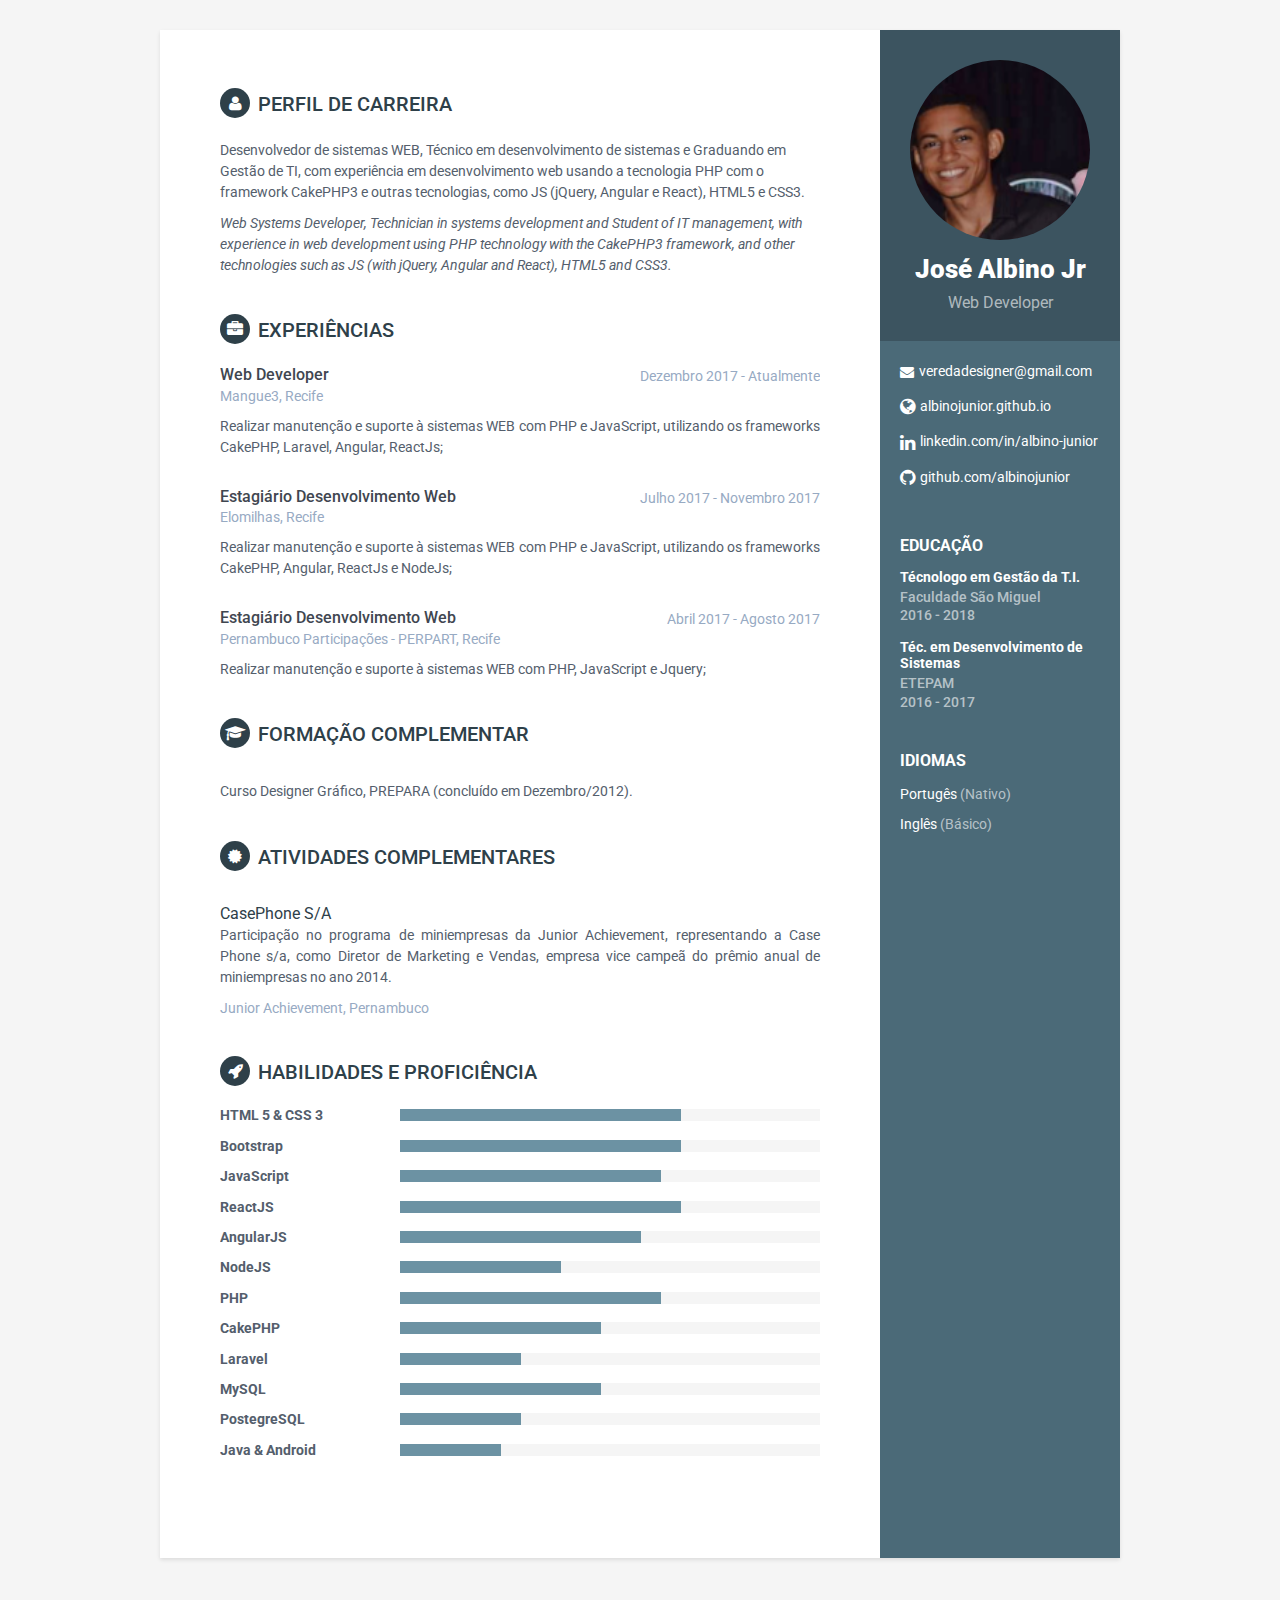
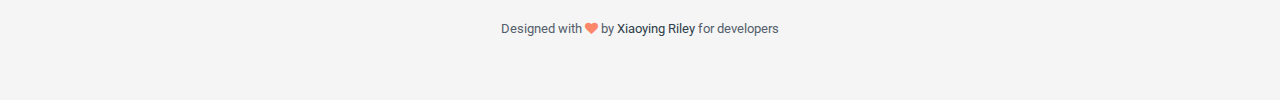
==== curriculo/index.html @ cbfaa542 "first commit" ====
<!DOCTYPE html>
<!--[if IE 8]> <html lang="en" class="ie8"> <![endif]-->
<!--[if IE 9]> <html lang="en" class="ie9"> <![endif]-->
<!--[if !IE]><!--> <html lang="en"> <!--<![endif]-->
<head>
    <title>José Albino Jr. | Currículo</title>
    <!-- Meta -->
    <meta charset="utf-8">
    <meta http-equiv="X-UA-Compatible" content="IE=edge">
    <meta name="viewport" content="width=device-width, initial-scale=1.0">
    <meta name="description" content="Responsive HTML5 Resume/CV">
    <meta name="author" content="">
    <link rel="shortcut icon" href="favicon.ico">
    <link href="https://use.fontawesome.com/releases/v5.0.8/css/all.css" rel="stylesheet">
    <link href='https://fonts.googleapis.com/css?family=Roboto:400,500,400italic,300italic,300,500italic,700,700italic,900,900italic' rel='stylesheet' type='text/css'>
    <!-- Global CSS -->
    <link rel="stylesheet" href="assets/plugins/bootstrap/css/bootstrap.min.css">
    <!-- Plugins CSS -->
    <link rel="stylesheet" href="assets/plugins/font-awesome/css/font-awesome.css">

    <!-- Theme CSS -->
    <link id="theme-style" rel="stylesheet" href="assets/css/styles-6.css">
    <link id="theme-style" rel="stylesheet" href="assets/css/default.css">
    <!-- HTML5 shim and Respond.js for IE8 support of HTML5 elements and media queries -->
    <!--[if lt IE 9]>
      <script src="https://oss.maxcdn.com/html5shiv/3.7.2/html5shiv.min.js"></script>
      <script src="https://oss.maxcdn.com/respond/1.4.2/respond.min.js"></script>
      <![endif]-->
  </head>

  <body>
    <div class="wrapper">
        <div class="sidebar-wrapper">
            <div class="profile-container">
                <img class="profile img-circle" src="assets/images/profile.png" alt="" />
                <h1 class="name" style="font-size:26px">José Albino Jr</h1>
                <h3 class="tagline">Web Developer</h3>
            </div><!--//profile-container-->

            <div class="contact-container container-block">
                <ul class="list-unstyled contact-list">
                    <li class="email"><i class="fa fa-envelope"></i><a href="mailto: veredadesigner@gmail.com"></a>veredadesigner@gmail.com</li>
                    <li class="website"><i class="fa fa-globe"></i><a href="http://albinojunior.github.io" target="_blank">albinojunior.github.io</a></li>
                    <li class="linkedin"><i class="fa fa-linkedin"></i><a href="https://www.linkedin.com/in/albino-junior/" target="_blank">linkedin.com/in/albino-junior</a></li>
                    <li class="github"><i class="fa fa-github"></i><a href="https://github.com/albinojunior" target="_blank">github.com/albinojunior</a></li>
                </ul>
            </div><!--//contact-container-->
            <div class="education-container container-block">
                <h2 class="container-block-title">Educação</h2>
                <div class="item">
                    <h4 class="degree">Técnologo em Gestão da T.I.</h4>
                    <h5 class="meta">Faculdade São Miguel</h5>
                    <div class="time">2016 - 2018</div>
                </div><!--//item-->
                <div class="item">
                    <h4 class="degree">Téc. em Desenvolvimento de Sistemas</h4>
                    <h5 class="meta">ETEPAM</h5>
                    <div class="time">2016 - 2017</div>
                </div><!--//item-->
            </div><!--//education-container-->

            <div class="languages-container container-block">
                <h2 class="container-block-title">Idiomas</h2>
                <ul class="list-unstyled interests-list">
                    <li>Portugês <span class="lang-desc">(Nativo)</span></li>
                    <li>Inglês <span class="lang-desc">(Básico)</span></li>
                </ul>
            </div><!--//interests-->

<!--             <div class="interests-container container-block">
                <h2 class="container-block-title">Interesses</h2>
                <ul class="list-unstyled interests-list">
                    <li>Web Devolpment</li>
                    <li>Software Engineer</li>
                    <li>Agile Development</li>
                </ul>
            </div><!--//interests--> 

        </div><!--//sidebar-wrapper-->

        <div class="main-wrapper">

            <section class="section summary-section">
                <h2 class="section-title"><i class="fa fa-user"></i>Perfil de Carreira</h2>
                <div class="summary">
                    <p>Desenvolvedor de sistemas WEB, Técnico em desenvolvimento de sistemas e Graduando em Gestão de TI, com experiência em desenvolvimento web usando a tecnologia PHP com o framework CakePHP3 e outras tecnologias, como JS (jQuery, Angular e React), HTML5 e CSS3.

                    <p><i>Web Systems Developer, Technician in systems development and Student of IT management, with experience in web development using PHP technology with the CakePHP3 framework, and other technologies such as JS (with jQuery, Angular and React), HTML5 and CSS3.</i></p>
                </div>
            </section>

            <section class="section experiences-section">
                <h2 class="section-title"><i class="fa fa-briefcase"></i>Experiências</h2>

                <div class="item">
                    <div class="meta">
                        <div class="upper-row">
                            <h3 class="job-title">Web Developer</h3>
                            <div class="time">Dezembro 2017 - Atualmente</div>
                        </div><!--//upper-row-->
                        <div class="company">Mangue3, Recife</div>
                    </div><!--//meta-->
                    <div class="details">
                        <p class="text-justify">
                          Realizar manutenção e suporte à sistemas WEB com PHP e JavaScript, utilizando os frameworks CakePHP, Laravel, Angular, ReactJs;
                      </p>
                  </div><!--//details-->
              </div><!--//item-->
              <div class="item">
                <div class="meta">
                    <div class="upper-row">
                        <h3 class="job-title">Estagiário Desenvolvimento Web</h3>
                        <div class="time">Julho 2017 - Novembro 2017</div>
                    </div><!--//upper-row-->
                    <div class="company">Elomilhas, Recife</div>
                </div><!--//meta-->
                <div class="details">
                    <p class="text-justify">
                      Realizar manutenção e suporte à sistemas WEB com PHP e JavaScript, utilizando os frameworks CakePHP, Angular, ReactJs e NodeJs;
                  </p>
              </div><!--//details-->
          </div><!--//item-->
          <div class="item">
            <div class="meta">
                <div class="upper-row">
                    <h3 class="job-title">Estagiário Desenvolvimento Web</h3>
                    <div class="time">Abril 2017 - Agosto 2017</div>
                </div><!--//upper-row-->
                <div class="company">Pernambuco Participações - PERPART, Recife</div>
            </div><!--//meta-->
            <div class="details">
                <p class="text-justify">
                    Realizar manutenção e suporte à sistemas WEB com PHP, JavaScript e Jquery; 
                </p>
            </div><!--//details-->
        </div><!--//item-->

  </section><!--//section-->

  <section class="section projects-section">

    <div class="item">
        <span class="project-title"><a href="" target="_blank">  </a></span>
        <span class="project-tagline">  </span>
    </div><!--//item-->

</section><!--//section-->

<section class="section projects-section">

    <h2 class="section-title"><i class="fa fa-graduation-cap"></i>Formação Complementar</h2>
    <div class="intro">
        <p></p>
    </div><!--//intro-->

    <div class="item">
        <span class="project-title"><a href="" target="_blank">  </a></span>
        <span class="project-tagline"> Curso Designer Gráfico, PREPARA (concluído em Dezembro/2012). </span>
    </div><!--//item-->

</section><!--//section-->

<section class="section projects-section">

    <h2 class="section-title"><i class="fa fa-certificate"></i>Atividades Complementares</h2>
    <div class="intro">
        <p></p>
    </div><!--//intro-->

    <div class="item">
        <span class="project-title"><a href="" target="_blank">CasePhone S/A </a></span>
        <span class="project-tagline">
            <p class="text-justify">
                  Participação no programa de miniempresas da Junior Achievement, representando a Case Phone s/a, como Diretor de Marketing e Vendas, empresa vice campeã do prêmio anual de miniempresas no ano 2014.
              </p>
                <div class="company">Junior Achievement, Pernambuco</div>
          </span>
    </div><!--//item-->

</section><!--//section-->


<section class="skills-section section">
    <h2 class="section-title"><i class="fa fa-rocket"></i>Habilidades e Proficiência</h2>
    <div class="skillset">
        <div class="item">
            <h3 class="level-title">HTML 5 & CSS 3</h3>
            <div class="level-bar">
                <div class="level-bar-inner" data-level="70%">
                </div>
            </div><!--//level-bar-->
        </div><!--//item-->

        <div class="item">
            <h3 class="level-title">Bootstrap</h3>
            <div class="level-bar">
                <div class="level-bar-inner" data-level="70%">
                </div>
            </div><!--//level-bar-->
        </div><!--//item-->

        <div class="item">
            <h3 class="level-title">JavaScript</h3>
            <div class="level-bar">
                <div class="level-bar-inner" data-level="65%">
                </div>
            </div><!--//level-bar-->
        </div><!--//item-->

        <div class="item">
            <h3 class="level-title">ReactJS</h3>
            <div class="level-bar">
                <div class="level-bar-inner" data-level="70%">
                </div>
            </div><!--//level-bar-->
        </div><!--//item-->


        <div class="item">
            <h3 class="level-title">AngularJS</h3>
            <div class="level-bar">
                <div class="level-bar-inner" data-level="60%">
                </div>
            </div><!--//level-bar-->
        </div><!--//item-->


        <div class="item">
            <h3 class="level-title">NodeJS</h3>
            <div class="level-bar">
                <div class="level-bar-inner" data-level="40%">
                </div>
            </div><!--//level-bar-->
        </div><!--//item-->

        <div class="item">
            <h3 class="level-title">PHP</h3>
            <div class="level-bar">
                <div class="level-bar-inner" data-level="65%">
                </div>
            </div><!--//level-bar-->
        </div><!--//item-->

        <div class="item">
            <h3 class="level-title">CakePHP</h3>
            <div class="level-bar">
                <div class="level-bar-inner" data-level="50%">
                </div>
            </div><!--//level-bar-->
        </div><!--//item-->

        <div class="item">
            <h3 class="level-title">Laravel</h3>
            <div class="level-bar">
                <div class="level-bar-inner" data-level="30%">
                </div>
            </div><!--//level-bar-->
        </div><!--//item-->
        <div class="item">
            <h3 class="level-title">MySQL</h3>
            <div class="level-bar">
                <div class="level-bar-inner" data-level="50%">
                </div>
            </div><!--//level-bar-->
        </div><!--//item-->

        <div class="item">
            <h3 class="level-title">PostegreSQL</h3>
            <div class="level-bar">
                <div class="level-bar-inner" data-level="30%">
                </div>
            </div><!--//level-bar-->
        </div><!--//item-->


        <div class="item">
            <h3 class="level-title">Java & Android</h3>
            <div class="level-bar">
                <div class="level-bar-inner" data-level="25%">
                </div>
            </div><!--//level-bar-->
        </div><!--//item-->
    </div>
</section><!--//skills-section-->

</div><!--//main-body-->
</div>

<footer class="footer">
    <div class="text-center">
        <!--/* This template is released under the Creative Commons Attribution 3.0 License. Please keep the attribution link below when using for your own project. Thank you for your support. :) If you'd like to use the template without the attribution, you can check out other license options via our website: themes.3rdwavemedia.com */-->
        <small class="copyright">Designed with <i class="fa fa-heart"></i> by <a href="http://themes.3rdwavemedia.com" target="_blank">Xiaoying Riley</a> for developers</small>
    </div><!--//container-->
</footer><!--//footer-->

<!-- Javascript -->
<script type="text/javascript" src="assets/plugins/jquery-1.11.3.min.js"></script>
<script type="text/javascript" src="assets/plugins/bootstrap/js/bootstrap.min.js"></script>
<!-- custom js -->
<script type="text/javascript" src="assets/js/main.js"></script>
</body>
</html>
---- curriculo/assets/css/styles-6.css ----
/*   
 * Template Name: Orbit - Responsive Resume/CV Template for Developers
 * Version: 1.0
 * Author: Xiaoying Riley
 * Twitter: @3rdwave_themes
 * License: Creative Commons Attribution 3.0 License
 * Website: http://themes.3rdwavemedia.com/
*/
/* styles-6.css */
/* ======= Base ======= */
body {
  font-family: 'Roboto', sans-serif;
  color: #545E6C;
  background: #f5f5f5;
  font-size: 14px;
  padding: 30px;
  -webkit-font-smoothing: antialiased;
  -moz-osx-font-smoothing: grayscale;
}
h1,
h2,
h3,
h4,
h5,
h6 {
  font-weight: 700;
}
a {
  color: #2e4049;
  -webkit-transition: all 0.4s ease-in-out;
  -moz-transition: all 0.4s ease-in-out;
  -ms-transition: all 0.4s ease-in-out;
  -o-transition: all 0.4s ease-in-out;
}
a:hover {
  text-decoration: underline;
  color: #10171a;
}
a:focus {
  text-decoration: none;
}
p {
  line-height: 1.5;
}
.wrapper {
  background: #4B6A78;
  max-width: 960px;
  margin: 0 auto;
  position: relative;
  -webkit-box-shadow: 0px 2px 4px rgba(0, 0, 0, 0.1);
  -moz-box-shadow: 0px 2px 4px rgba(0, 0, 0, 0.1);
  box-shadow: 0px 2px 4px rgba(0, 0, 0, 0.1);
}
.sidebar-wrapper {
  background: #4B6A78;
  position: absolute;
  right: 0;
  width: 240px;
  height: 100%;
  min-height: 800px;
  color: #fff;
}
.sidebar-wrapper a {
  color: #fff;
}
.sidebar-wrapper .profile-container {
  padding: 30px;
  background: rgba(0, 0, 0, 0.2);
  text-align: center;
  color: #fff;
}
.sidebar-wrapper .name {
  font-size: 32px;
  font-weight: 900;
  margin-top: 0;
  margin-bottom: 10px;
}
.sidebar-wrapper .tagline {
  color: rgba(255, 255, 255, 0.6);
  font-size: 16px;
  font-weight: 400;
  margin-top: 0;
  margin-bottom: 0;
}
.sidebar-wrapper .profile {
  margin-bottom: 15px;
}
.sidebar-wrapper .contact-list .fa {
  margin-right: 5px;
  font-size: 18px;
  vertical-align: middle;
}
.sidebar-wrapper .contact-list li {
  margin-bottom: 15px;
}
.sidebar-wrapper .contact-list li:last-child {
  margin-bottom: 0;
}
.sidebar-wrapper .contact-list .email .fa {
  font-size: 14px;
}
.sidebar-wrapper .container-block {
  padding: 20px;
}
.sidebar-wrapper .container-block-title {
  text-transform: uppercase;
  font-size: 16px;
  font-weight: 700;
  margin-top: 0;
  margin-bottom: 15px;
}
.sidebar-wrapper .degree {
  font-size: 14px;
  margin-top: 0;
  margin-bottom: 5px;
}
.sidebar-wrapper .education-container .item {
  margin-bottom: 15px;
}
.sidebar-wrapper .education-container .item:last-child {
  margin-bottom: 0;
}
.sidebar-wrapper .education-container .meta {
  color: rgba(255, 255, 255, 0.6);
  font-weight: 500;
  margin-bottom: 0px;
  margin-top: 0;
}
.sidebar-wrapper .education-container .time {
  color: rgba(255, 255, 255, 0.6);
  font-weight: 500;
  margin-bottom: 0px;
}
.sidebar-wrapper .languages-container .lang-desc {
  color: rgba(255, 255, 255, 0.6);
}
.sidebar-wrapper .languages-list {
  margin-bottom: 0;
}
.sidebar-wrapper .languages-list li {
  margin-bottom: 10px;
}
.sidebar-wrapper .languages-list li:last-child {
  margin-bottom: 0;
}
.sidebar-wrapper .interests-list {
  margin-bottom: 0;
}
.sidebar-wrapper .interests-list li {
  margin-bottom: 10px;
}
.sidebar-wrapper .interests-list li:last-child {
  margin-bottom: 0;
}
.main-wrapper {
  background: #fff;
  padding: 60px;
  padding-right: 300px;
}
.main-wrapper .section-title {
  text-transform: uppercase;
  font-size: 20px;
  font-weight: 500;
  color: #2e4049;
  position: relative;
  margin-top: 0;
  margin-bottom: 20px;
}
.main-wrapper .section-title .fa {
  width: 30px;
  height: 30px;
  margin-right: 8px;
  display: inline-block;
  color: #fff;
  -webkit-border-radius: 50%;
  -moz-border-radius: 50%;
  -ms-border-radius: 50%;
  -o-border-radius: 50%;
  border-radius: 50%;
  -moz-background-clip: padding;
  -webkit-background-clip: padding-box;
  background-clip: padding-box;
  background: #2e4049;
  text-align: center;
  padding-top: 8px;
  font-size: 16px;
  position: relative;
  top: -2px;
}
.main-wrapper .section {
  margin-bottom: 40px;
}
.main-wrapper .experiences-section .item {
  margin-bottom: 30px;
}
.main-wrapper .upper-row {
  position: relative;
  overflow: hidden;
  margin-bottom: 2px;
}
.main-wrapper .job-title {
  color: #3F4650;
  font-size: 16px;
  margin-top: 0;
  margin-bottom: 0;
  font-weight: 500;
}
.main-wrapper .time {
  position: absolute;
  right: 0;
  top: 0;
  color: #97AAC3;
}
.main-wrapper .company {
  margin-bottom: 10px;
  color: #97AAC3;
}
.main-wrapper .project-title {
  font-size: 16px;
  font-weight: 400;
  margin-top: 0;
  margin-bottom: 5px;
}
.main-wrapper .projects-section .intro {
  margin-bottom: 30px;
}
.main-wrapper .projects-section .item {
  margin-bottom: 15px;
}
.skillset .item {
  margin-bottom: 15px;
  overflow: hidden;
}
.skillset .level-title {
  font-size: 14px;
  margin-top: 0;
  margin-bottom: 12px;
}
.skillset .level-bar {
  height: 12px;
  background: #f5f5f5;
}
.skillset .level-bar-inner {
  height: 12px;
  background: #6c92a3;
}
.footer {
  padding: 30px;
  padding-top: 60px;
}
.footer .copyright {
  line-height: 1.6;
  color: #545E6C;
  font-size: 13px;
}
.footer .fa-heart {
  color: #fb866a;
}
/* Extra small devices (phones, less than 768px) */
@media (max-width: 767px) {
  .sidebar-wrapper {
    position: static;
    width: inherit;
  }
  .main-wrapper {
    padding: 30px;
  }
  .main-wrapper .time {
    position: static;
    display: block;
    margin-top: 5px;
  }
  .main-wrapper .upper-row {
    margin-bottom: 0;
  }
}
/* Small devices (tablets, 768px and up) */
/* Medium devices (desktops, 992px and up) */
@media (min-width: 992px) {
  .skillset .level-title {
    display: inline-block;
    float: left;
    width: 30%;
    margin-bottom: 0;
  }
  .skillset .level-bar {
    display: inline-block;
    width: 70%;
    float: left;
    position: relative;
    top: 1px;
  }
}
/* Large devices (large desktops, 1200px and up) */
/* Ex-Large devices (large desktops, 1200px and up) */
---- curriculo/assets/css/default.css ----
.profile {
  width: 180px;
  height: 180px;
}
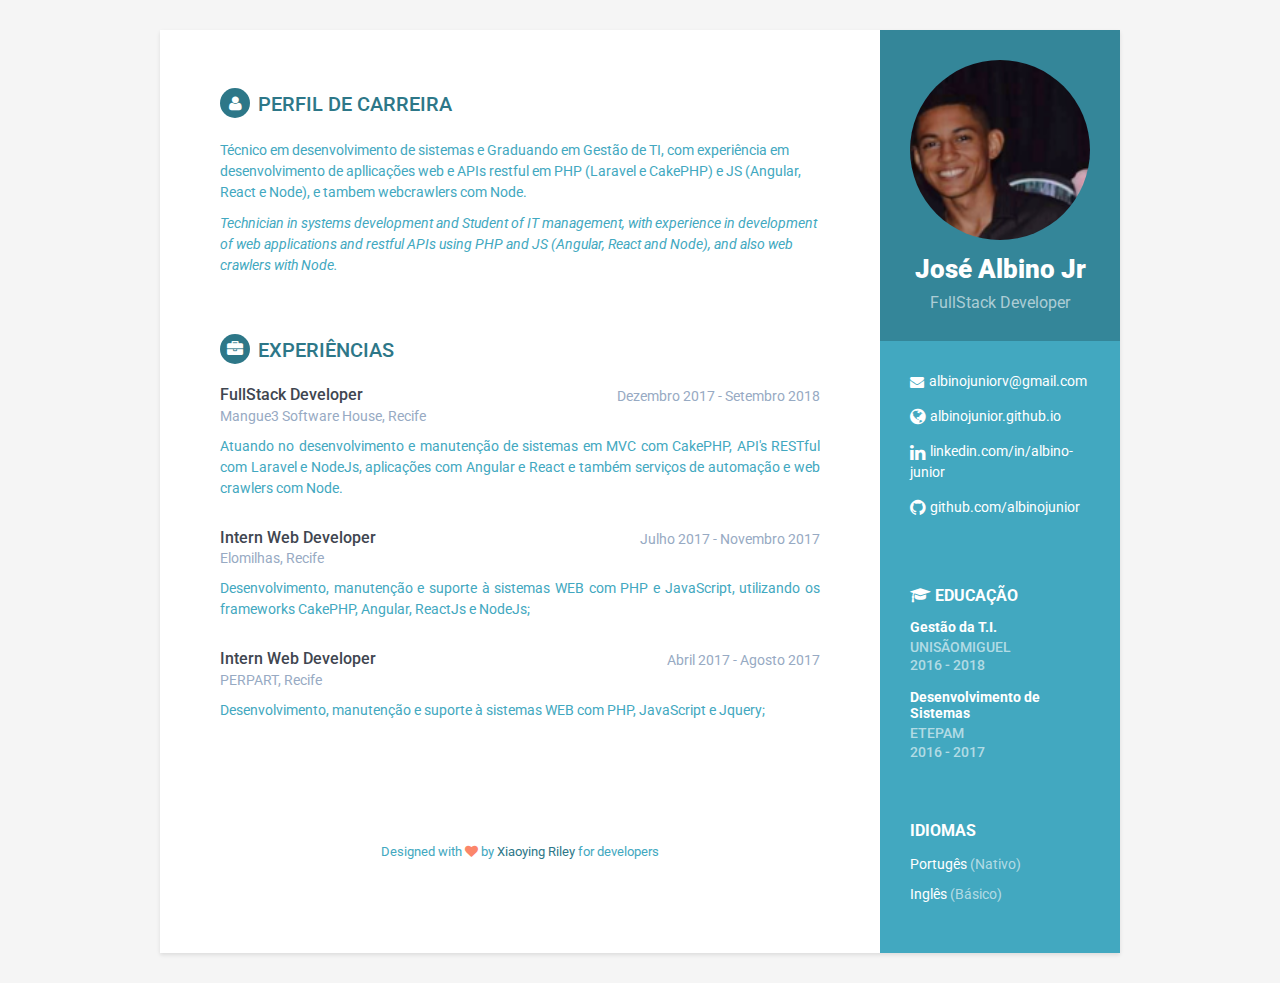
==== commit 262b5337: "updating curriculum and homepage" ====
--- a/curriculo/index.html
+++ b/curriculo/index.html
@@ -19,7 +19,7 @@
     <link rel="stylesheet" href="assets/plugins/font-awesome/css/font-awesome.css">
 
     <!-- Theme CSS -->
-    <link id="theme-style" rel="stylesheet" href="assets/css/styles-6.css">
+    <link id="theme-style" rel="stylesheet" href="assets/css/styles.css">
     <link id="theme-style" rel="stylesheet" href="assets/css/default.css">
     <!-- HTML5 shim and Respond.js for IE8 support of HTML5 elements and media queries -->
     <!--[if lt IE 9]>
@@ -34,26 +34,26 @@
             <div class="profile-container">
                 <img class="profile img-circle" src="assets/images/profile.png" alt="" />
                 <h1 class="name" style="font-size:26px">José Albino Jr</h1>
-                <h3 class="tagline">Web Developer</h3>
+                <h3 class="tagline">FullStack Developer</h3>
             </div><!--//profile-container-->
 
             <div class="contact-container container-block">
                 <ul class="list-unstyled contact-list">
-                    <li class="email"><i class="fa fa-envelope"></i><a href="mailto: veredadesigner@gmail.com"></a>veredadesigner@gmail.com</li>
+                    <li class="email"><i class="fa fa-envelope"></i><a href="mailto: albinojuniorv@gmail.com"></a>albinojuniorv@gmail.com</li>
                     <li class="website"><i class="fa fa-globe"></i><a href="http://albinojunior.github.io" target="_blank">albinojunior.github.io</a></li>
                     <li class="linkedin"><i class="fa fa-linkedin"></i><a href="https://www.linkedin.com/in/albino-junior/" target="_blank">linkedin.com/in/albino-junior</a></li>
                     <li class="github"><i class="fa fa-github"></i><a href="https://github.com/albinojunior" target="_blank">github.com/albinojunior</a></li>
                 </ul>
             </div><!--//contact-container-->
             <div class="education-container container-block">
-                <h2 class="container-block-title">Educação</h2>
+                <h2 class="container-block-title"><i class="fa fa-graduation-cap"></i> Educação</h2>
                 <div class="item">
-                    <h4 class="degree">Técnologo em Gestão da T.I.</h4>
-                    <h5 class="meta">Faculdade São Miguel</h5>
+                    <h4 class="degree">Gestão da T.I.</h4>
+                    <h5 class="meta">UNISÃOMIGUEL</h5>
                     <div class="time">2016 - 2018</div>
                 </div><!--//item-->
                 <div class="item">
-                    <h4 class="degree">Téc. em Desenvolvimento de Sistemas</h4>
+                    <h4 class="degree">Desenvolvimento de Sistemas</h4>
                     <h5 class="meta">ETEPAM</h5>
                     <div class="time">2016 - 2017</div>
                 </div><!--//item-->
@@ -83,54 +83,71 @@
             <section class="section summary-section">
                 <h2 class="section-title"><i class="fa fa-user"></i>Perfil de Carreira</h2>
                 <div class="summary">
-                    <p>Desenvolvedor de sistemas WEB, Técnico em desenvolvimento de sistemas e Graduando em Gestão de TI, com experiência em desenvolvimento web usando a tecnologia PHP com o framework CakePHP3 e outras tecnologias, como JS (jQuery, Angular e React), HTML5 e CSS3.
-
-                    <p><i>Web Systems Developer, Technician in systems development and Student of IT management, with experience in web development using PHP technology with the CakePHP3 framework, and other technologies such as JS (with jQuery, Angular and React), HTML5 and CSS3.</i></p>
-                </div>
-            </section>
-
-            <section class="section experiences-section">
+                    <p>Técnico em desenvolvimento de sistemas e Graduando em Gestão de TI, com
+                        experiência em desenvolvimento de apllicações web e APIs restful em PHP (Laravel e CakePHP) e JS (Angular, React e Node), e tambem webcrawlers com Node.</p>
+                        
+                        <p><i>Technician in systems development and Student of IT management, with experience in development of web
+                                applications and restful APIs using PHP and JS (Angular, React and Node), and also web crawlers with Node.</i></p>
+                        </div>
+                        </section>
+                        
+                        <section class="section experiences-section">
                 <h2 class="section-title"><i class="fa fa-briefcase"></i>Experiências</h2>
+
+                <!-- <div class="item">
+                    <div class="meta">
+                        <div class="upper-row">
+                            <h3 class="job-title">Software Developer Analyst</h3>
+                            <div class="time">Outubro 2018 - Atualmente</div>
+                        </div>
+                        <div class="company">Accenture, Recife</div>
+                    </div>
+                    <div class="details">
+                        <p class="text-justify">
+                            ...
+                      </p>
+                  </div>
+              </div> -->
 
                 <div class="item">
                     <div class="meta">
                         <div class="upper-row">
-                            <h3 class="job-title">Web Developer</h3>
-                            <div class="time">Dezembro 2017 - Atualmente</div>
+                            <h3 class="job-title">FullStack Developer</h3>
+                            <div class="time">Dezembro 2017 - Setembro 2018</div>
                         </div><!--//upper-row-->
-                        <div class="company">Mangue3, Recife</div>
+                        <div class="company">Mangue3 Software House, Recife</div>
                     </div><!--//meta-->
                     <div class="details">
                         <p class="text-justify">
-                          Realizar manutenção e suporte à sistemas WEB com PHP e JavaScript, utilizando os frameworks CakePHP, Laravel, Angular, ReactJs;
+                            Atuando no desenvolvimento e manutenção de sistemas em MVC com CakePHP, API's RESTful com Laravel e NodeJs, aplicações com Angular e React e também serviços de automação e web crawlers com Node.
                       </p>
                   </div><!--//details-->
               </div><!--//item-->
               <div class="item">
                 <div class="meta">
                     <div class="upper-row">
-                        <h3 class="job-title">Estagiário Desenvolvimento Web</h3>
+                        <h3 class="job-title">Intern Web Developer</h3>
                         <div class="time">Julho 2017 - Novembro 2017</div>
                     </div><!--//upper-row-->
                     <div class="company">Elomilhas, Recife</div>
                 </div><!--//meta-->
                 <div class="details">
                     <p class="text-justify">
-                      Realizar manutenção e suporte à sistemas WEB com PHP e JavaScript, utilizando os frameworks CakePHP, Angular, ReactJs e NodeJs;
+                      Desenvolvimento, manutenção e suporte à sistemas WEB com PHP e JavaScript, utilizando os frameworks CakePHP, Angular, ReactJs e NodeJs;
                   </p>
               </div><!--//details-->
           </div><!--//item-->
           <div class="item">
             <div class="meta">
                 <div class="upper-row">
-                    <h3 class="job-title">Estagiário Desenvolvimento Web</h3>
+                    <h3 class="job-title">Intern Web Developer</h3>
                     <div class="time">Abril 2017 - Agosto 2017</div>
                 </div><!--//upper-row-->
-                <div class="company">Pernambuco Participações - PERPART, Recife</div>
+                <div class="company">PERPART, Recife</div>
             </div><!--//meta-->
             <div class="details">
                 <p class="text-justify">
-                    Realizar manutenção e suporte à sistemas WEB com PHP, JavaScript e Jquery; 
+                    Desenvolvimento, manutenção e suporte à sistemas WEB com PHP, JavaScript e Jquery; 
                 </p>
             </div><!--//details-->
         </div><!--//item-->
@@ -145,28 +162,24 @@
     </div><!--//item-->
 
 </section><!--//section-->
-
+<!-- 
 <section class="section projects-section">
-
     <h2 class="section-title"><i class="fa fa-graduation-cap"></i>Formação Complementar</h2>
     <div class="intro">
         <p></p>
-    </div><!--//intro-->
-
+    </div>
     <div class="item">
         <span class="project-title"><a href="" target="_blank">  </a></span>
         <span class="project-tagline"> Curso Designer Gráfico, PREPARA (concluído em Dezembro/2012). </span>
-    </div><!--//item-->
-
-</section><!--//section-->
-
+    </div>
+</section> !-->
+
+<!--
 <section class="section projects-section">
-
     <h2 class="section-title"><i class="fa fa-certificate"></i>Atividades Complementares</h2>
     <div class="intro">
         <p></p>
-    </div><!--//intro-->
-
+    </div>
     <div class="item">
         <span class="project-title"><a href="" target="_blank">CasePhone S/A </a></span>
         <span class="project-tagline">
@@ -175,11 +188,10 @@
               </p>
                 <div class="company">Junior Achievement, Pernambuco</div>
           </span>
-    </div><!--//item-->
-
-</section><!--//section-->
-
-
+    </div>
+</section> !-->
+
+<!--
 <section class="skills-section section">
     <h2 class="section-title"><i class="fa fa-rocket"></i>Habilidades e Proficiência</h2>
     <div class="skillset">
@@ -188,103 +200,91 @@
             <div class="level-bar">
                 <div class="level-bar-inner" data-level="70%">
                 </div>
-            </div><!--//level-bar-->
-        </div><!--//item-->
-
+            </div>
+        </div>
         <div class="item">
             <h3 class="level-title">Bootstrap</h3>
             <div class="level-bar">
                 <div class="level-bar-inner" data-level="70%">
                 </div>
-            </div><!--//level-bar-->
-        </div><!--//item-->
-
+            </div>
+        </div>
         <div class="item">
             <h3 class="level-title">JavaScript</h3>
             <div class="level-bar">
                 <div class="level-bar-inner" data-level="65%">
                 </div>
-            </div><!--//level-bar-->
-        </div><!--//item-->
-
+            </div>
+        </div>
         <div class="item">
             <h3 class="level-title">ReactJS</h3>
             <div class="level-bar">
                 <div class="level-bar-inner" data-level="70%">
                 </div>
-            </div><!--//level-bar-->
-        </div><!--//item-->
-
-
+            </div>
+        </div>
         <div class="item">
             <h3 class="level-title">AngularJS</h3>
             <div class="level-bar">
                 <div class="level-bar-inner" data-level="60%">
                 </div>
-            </div><!--//level-bar-->
-        </div><!--//item-->
-
+            </div>
+        </div>
 
         <div class="item">
             <h3 class="level-title">NodeJS</h3>
             <div class="level-bar">
                 <div class="level-bar-inner" data-level="40%">
                 </div>
-            </div><!--//level-bar-->
-        </div><!--//item-->
+            </div>
+        </div>
 
         <div class="item">
             <h3 class="level-title">PHP</h3>
             <div class="level-bar">
                 <div class="level-bar-inner" data-level="65%">
                 </div>
-            </div><!--//level-bar-->
-        </div><!--//item-->
+            </div
+        </div>
 
         <div class="item">
             <h3 class="level-title">CakePHP</h3>
             <div class="level-bar">
                 <div class="level-bar-inner" data-level="50%">
                 </div>
-            </div><!--//level-bar-->
-        </div><!--//item-->
+            </div>
+        </div>
 
         <div class="item">
             <h3 class="level-title">Laravel</h3>
             <div class="level-bar">
                 <div class="level-bar-inner" data-level="30%">
                 </div>
-            </div><!--//level-bar-->
-        </div><!--//item-->
+            </div>
+        </div>
         <div class="item">
             <h3 class="level-title">MySQL</h3>
             <div class="level-bar">
                 <div class="level-bar-inner" data-level="50%">
                 </div>
-            </div><!--//level-bar-->
-        </div><!--//item-->
-
+            </div>
+        </div>
         <div class="item">
             <h3 class="level-title">PostegreSQL</h3>
             <div class="level-bar">
                 <div class="level-bar-inner" data-level="30%">
                 </div>
-            </div><!--//level-bar-->
-        </div><!--//item-->
-
-
+            </div>
+        </div>
         <div class="item">
             <h3 class="level-title">Java & Android</h3>
             <div class="level-bar">
                 <div class="level-bar-inner" data-level="25%">
                 </div>
-            </div><!--//level-bar-->
-        </div><!--//item-->
-    </div>
-</section><!--//skills-section-->
-
-</div><!--//main-body-->
-</div>
+            </div>
+        </div>
+    </div>
+</section> -->
 
 <footer class="footer">
     <div class="text-center">
--- a/curriculo/assets/css/styles.css
+++ b/curriculo/assets/css/styles.css
@@ -0,0 +1,295 @@
+/*   
+ * Template Name: Orbit - Responsive Resume/CV Template for Developers
+ * Version: 1.0
+ * Author: Xiaoying Riley
+ * Twitter: @3rdwave_themes
+ * License: Creative Commons Attribution 3.0 License
+ * Website: http://themes.3rdwavemedia.com/
+*/
+/* styles.css */
+/* ======= Base ======= */
+body {
+  font-family: 'Roboto', sans-serif;
+  color: #42A8C0;
+  background: #f5f5f5;
+  font-size: 14px;
+  padding: 30px;
+  -webkit-font-smoothing: antialiased;
+  -moz-osx-font-smoothing: grayscale;
+}
+h1,
+h2,
+h3,
+h4,
+h5,
+h6 {
+  font-weight: 700;
+}
+a {
+  color: #2d7788;
+  -webkit-transition: all 0.4s ease-in-out;
+  -moz-transition: all 0.4s ease-in-out;
+  -ms-transition: all 0.4s ease-in-out;
+  -o-transition: all 0.4s ease-in-out;
+}
+a:hover {
+  text-decoration: underline;
+  color: #1a454f;
+}
+a:focus {
+  text-decoration: none;
+}
+p {
+  line-height: 1.5;
+}
+.wrapper {
+  background: #42A8C0;
+  max-width: 960px;
+  margin: 0 auto;
+  position: relative;
+  -webkit-box-shadow: 0px 2px 4px rgba(0, 0, 0, 0.1);
+  -moz-box-shadow: 0px 2px 4px rgba(0, 0, 0, 0.1);
+  box-shadow: 0px 2px 4px rgba(0, 0, 0, 0.1);
+}
+.sidebar-wrapper {
+  background: #42A8C0;
+  position: absolute;
+  right: 0;
+  width: 240px;
+  height: 100%;
+  min-height: 800px;
+  color: #fff;
+}
+.sidebar-wrapper a {
+  color: #fff;
+}
+.sidebar-wrapper .profile-container {
+  padding: 30px;
+  background: rgba(0, 0, 0, 0.2);
+  text-align: center;
+  color: #fff;
+}
+.sidebar-wrapper .name {
+  font-size: 32px;
+  font-weight: 900;
+  margin-top: 0;
+  margin-bottom: 10px;
+}
+.sidebar-wrapper .tagline {
+  color: rgba(255, 255, 255, 0.6);
+  font-size: 16px;
+  font-weight: 400;
+  margin-top: 0;
+  margin-bottom: 0;
+}
+.sidebar-wrapper .profile {
+  margin-bottom: 15px;
+}
+.sidebar-wrapper .contact-list .fa {
+  margin-right: 5px;
+  font-size: 18px;
+  vertical-align: middle;
+}
+.sidebar-wrapper .contact-list li {
+  margin-bottom: 15px;
+}
+.sidebar-wrapper .contact-list li:last-child {
+  margin-bottom: 0;
+}
+.sidebar-wrapper .contact-list .email .fa {
+  font-size: 14px;
+}
+.sidebar-wrapper .container-block {
+  padding: 30px;
+}
+.sidebar-wrapper .container-block-title {
+  text-transform: uppercase;
+  font-size: 16px;
+  font-weight: 700;
+  margin-top: 0;
+  margin-bottom: 15px;
+}
+.sidebar-wrapper .degree {
+  font-size: 14px;
+  margin-top: 0;
+  margin-bottom: 5px;
+}
+.sidebar-wrapper .education-container .item {
+  margin-bottom: 15px;
+}
+.sidebar-wrapper .education-container .item:last-child {
+  margin-bottom: 0;
+}
+.sidebar-wrapper .education-container .meta {
+  color: rgba(255, 255, 255, 0.6);
+  font-weight: 500;
+  margin-bottom: 0px;
+  margin-top: 0;
+}
+.sidebar-wrapper .education-container .time {
+  color: rgba(255, 255, 255, 0.6);
+  font-weight: 500;
+  margin-bottom: 0px;
+}
+.sidebar-wrapper .languages-container .lang-desc {
+  color: rgba(255, 255, 255, 0.6);
+}
+.sidebar-wrapper .languages-list {
+  margin-bottom: 0;
+}
+.sidebar-wrapper .languages-list li {
+  margin-bottom: 10px;
+}
+.sidebar-wrapper .languages-list li:last-child {
+  margin-bottom: 0;
+}
+.sidebar-wrapper .interests-list {
+  margin-bottom: 0;
+}
+.sidebar-wrapper .interests-list li {
+  margin-bottom: 10px;
+}
+.sidebar-wrapper .interests-list li:last-child {
+  margin-bottom: 0;
+}
+.main-wrapper {
+  background: #fff;
+  padding: 60px;
+  padding-right: 300px;
+}
+.main-wrapper .section-title {
+  text-transform: uppercase;
+  font-size: 20px;
+  font-weight: 500;
+  color: #2d7788;
+  position: relative;
+  margin-top: 0;
+  margin-bottom: 20px;
+}
+.main-wrapper .section-title .fa {
+  width: 30px;
+  height: 30px;
+  margin-right: 8px;
+  display: inline-block;
+  color: #fff;
+  -webkit-border-radius: 50%;
+  -moz-border-radius: 50%;
+  -ms-border-radius: 50%;
+  -o-border-radius: 50%;
+  border-radius: 50%;
+  -moz-background-clip: padding;
+  -webkit-background-clip: padding-box;
+  background-clip: padding-box;
+  background: #2d7788;
+  text-align: center;
+  padding-top: 8px;
+  font-size: 16px;
+  position: relative;
+  top: -2px;
+}
+.main-wrapper .section {
+  margin-bottom: 60px;
+}
+.main-wrapper .experiences-section .item {
+  margin-bottom: 30px;
+}
+.main-wrapper .upper-row {
+  position: relative;
+  overflow: hidden;
+  margin-bottom: 2px;
+}
+.main-wrapper .job-title {
+  color: #3F4650;
+  font-size: 16px;
+  margin-top: 0;
+  margin-bottom: 0;
+  font-weight: 500;
+}
+.main-wrapper .time {
+  position: absolute;
+  right: 0;
+  top: 0;
+  color: #97AAC3;
+}
+.main-wrapper .company {
+  margin-bottom: 10px;
+  color: #97AAC3;
+}
+.main-wrapper .project-title {
+  font-size: 16px;
+  font-weight: 400;
+  margin-top: 0;
+  margin-bottom: 5px;
+}
+.main-wrapper .projects-section .intro {
+  margin-bottom: 30px;
+}
+.main-wrapper .projects-section .item {
+  margin-bottom: 15px;
+}
+.skillset .item {
+  margin-bottom: 15px;
+  overflow: hidden;
+}
+.skillset .level-title {
+  font-size: 14px;
+  margin-top: 0;
+  margin-bottom: 12px;
+}
+.skillset .level-bar {
+  height: 12px;
+  background: #f5f5f5;
+}
+.skillset .level-bar-inner {
+  height: 12px;
+  background: #7bc2d3;
+}
+.footer {
+  padding: 30px;
+  padding-top: 60px;
+}
+.footer .copyright {
+  line-height: 1.6;
+  color: #42A8C0;
+  font-size: 13px;
+}
+.footer .fa-heart {
+  color: #fb866a;
+}
+/* Extra small devices (phones, less than 768px) */
+@media (max-width: 767px) {
+  .sidebar-wrapper {
+    position: static;
+    width: inherit;
+  }
+  .main-wrapper {
+    padding: 30px;
+  }
+  .main-wrapper .time {
+    position: static;
+    display: block;
+    margin-top: 5px;
+  }
+  .main-wrapper .upper-row {
+    margin-bottom: 0;
+  }
+}
+/* Small devices (tablets, 768px and up) */
+/* Medium devices (desktops, 992px and up) */
+@media (min-width: 992px) {
+  .skillset .level-title {
+    display: inline-block;
+    float: left;
+    width: 30%;
+    margin-bottom: 0;
+  }
+  .skillset .level-bar {
+    display: inline-block;
+    width: 70%;
+    float: left;
+    position: relative;
+    top: 1px;
+  }
+}
+/* Large devices (large desktops, 1200px and up) */
+/* Ex-Large devices (large desktops, 1200px and up) */
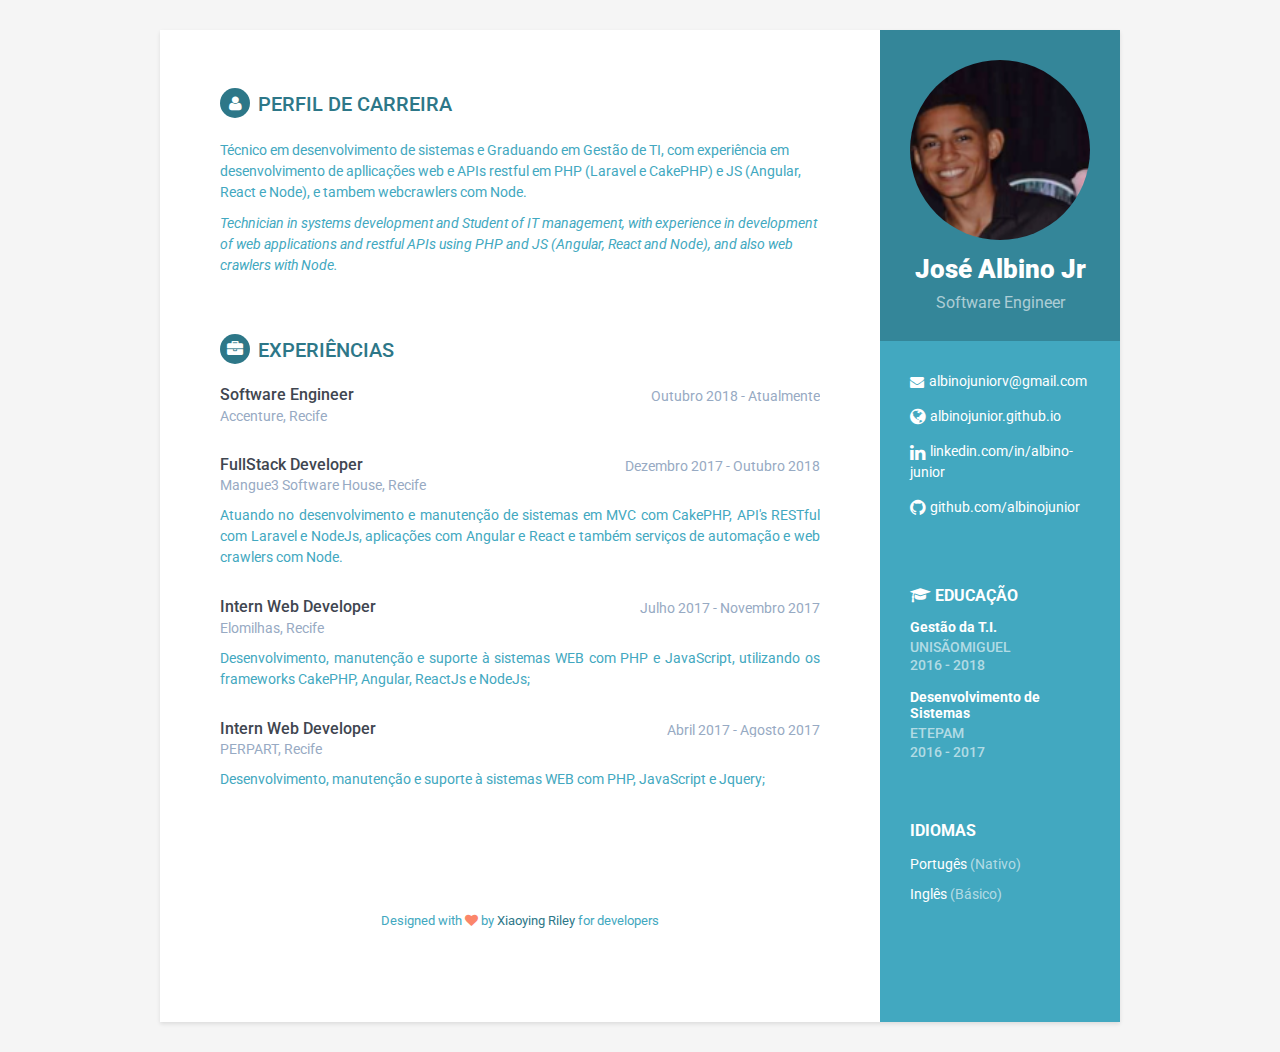
==== commit 477dec2f: "update level" ====
--- a/curriculo/index.html
+++ b/curriculo/index.html
@@ -34,7 +34,7 @@
             <div class="profile-container">
                 <img class="profile img-circle" src="assets/images/profile.png" alt="" />
                 <h1 class="name" style="font-size:26px">José Albino Jr</h1>
-                <h3 class="tagline">FullStack Developer</h3>
+                <h3 class="tagline">Software Engineer</h3>
             </div><!--//profile-container-->
 
             <div class="contact-container container-block">
@@ -94,26 +94,25 @@
                         <section class="section experiences-section">
                 <h2 class="section-title"><i class="fa fa-briefcase"></i>Experiências</h2>
 
-                <!-- <div class="item">
+                <div class="item">
                     <div class="meta">
                         <div class="upper-row">
-                            <h3 class="job-title">Software Developer Analyst</h3>
+                            <h3 class="job-title">Software Engineer</h3>
                             <div class="time">Outubro 2018 - Atualmente</div>
                         </div>
                         <div class="company">Accenture, Recife</div>
                     </div>
                     <div class="details">
                         <p class="text-justify">
-                            ...
                       </p>
                   </div>
-              </div> -->
+              </div>
 
                 <div class="item">
                     <div class="meta">
                         <div class="upper-row">
                             <h3 class="job-title">FullStack Developer</h3>
-                            <div class="time">Dezembro 2017 - Setembro 2018</div>
+                            <div class="time">Dezembro 2017 - Outubro 2018</div>
                         </div><!--//upper-row-->
                         <div class="company">Mangue3 Software House, Recife</div>
                     </div><!--//meta-->
